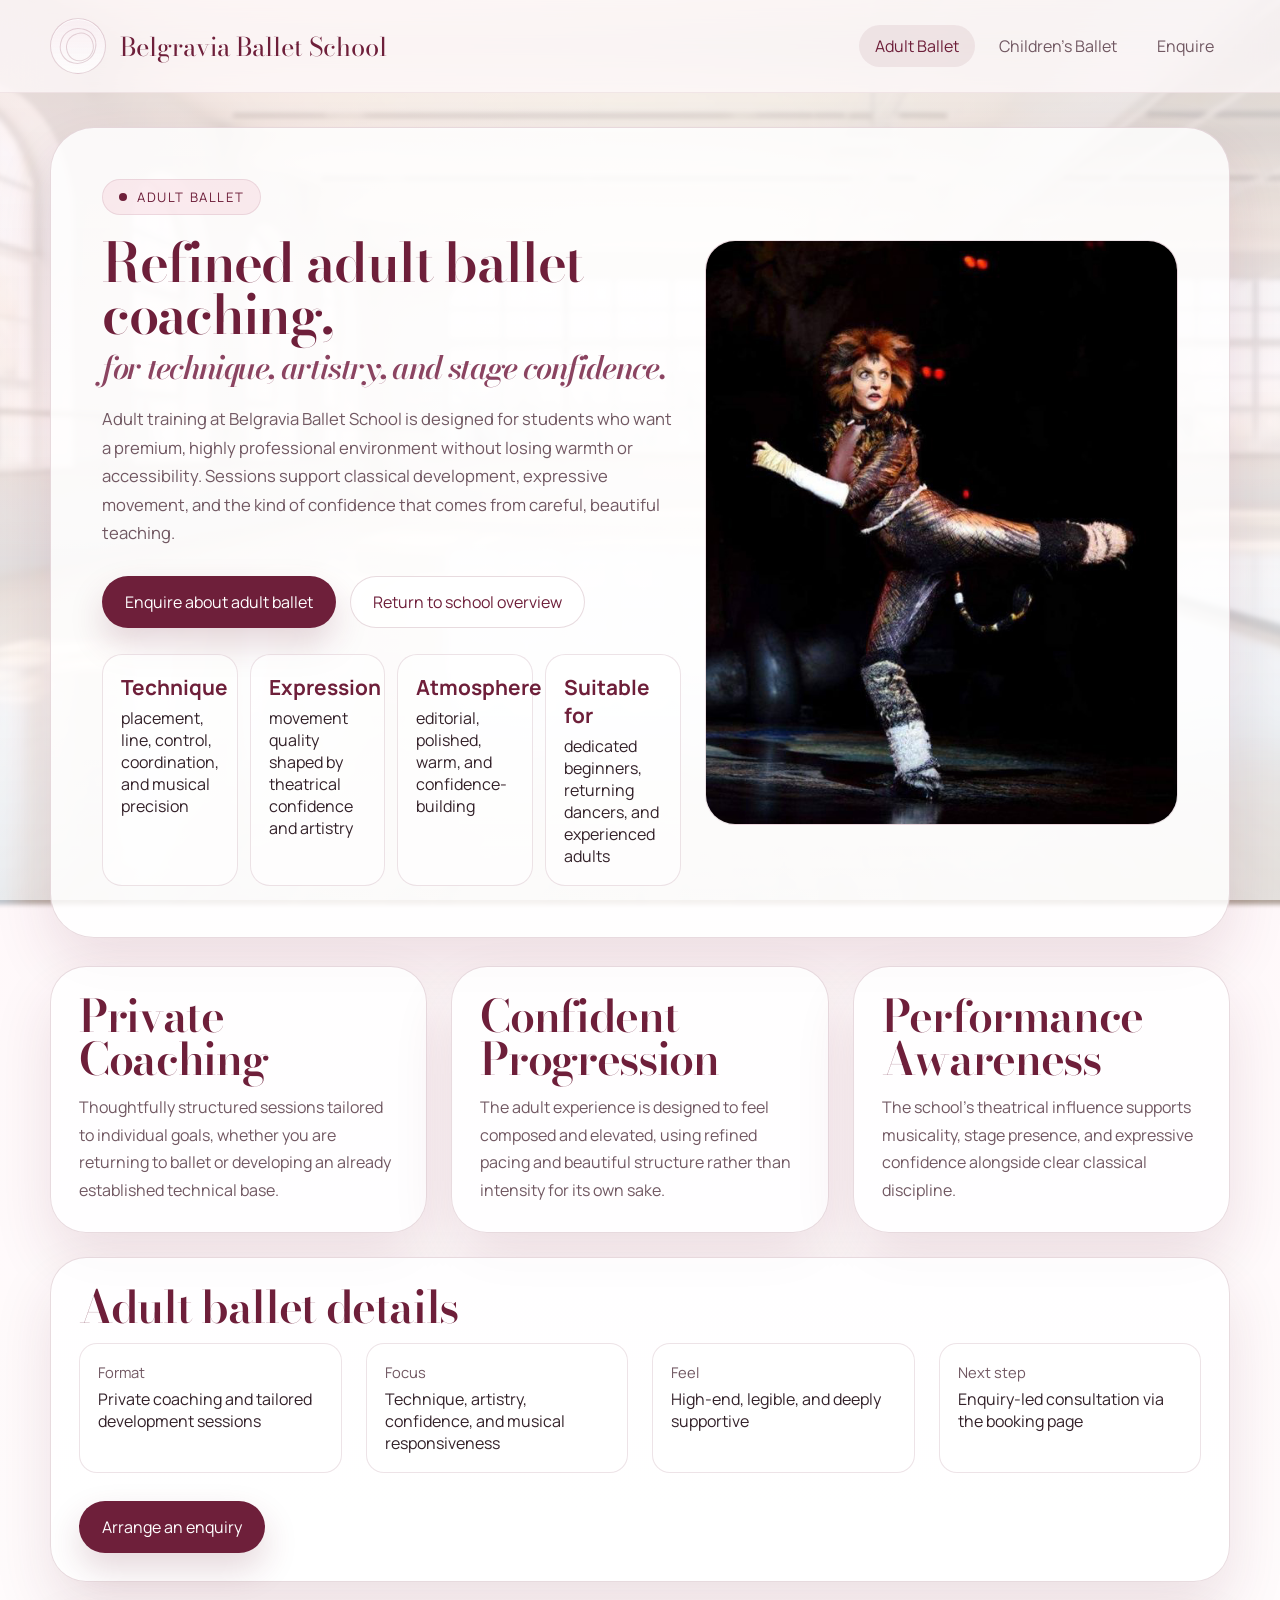
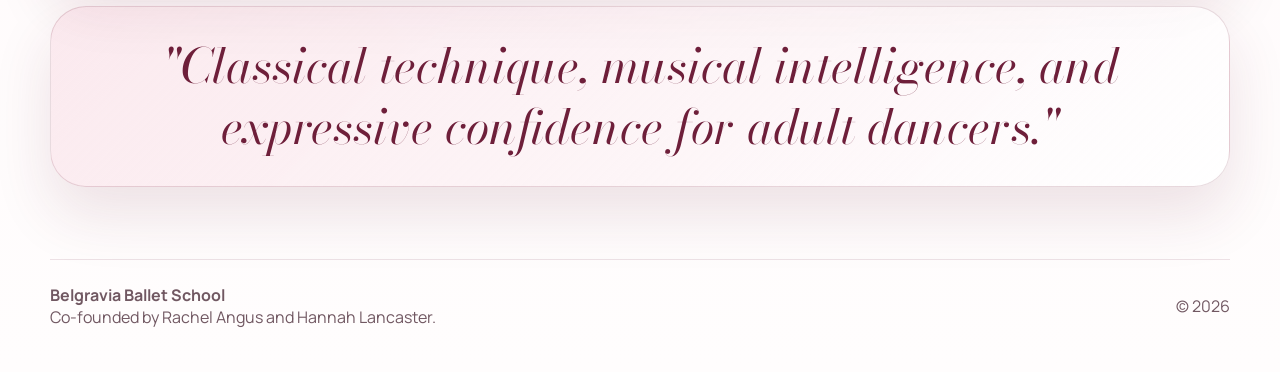
==== belgravia-dance/adult-ballet/index.html @ b794cc51 "Belgravia-Dance School website demo" ====
<!DOCTYPE html><html lang="en"> <head><meta charset="UTF-8"><meta name="viewport" content="width=device-width, initial-scale=1.0"><title>Belgravia Ballet School | Adult Ballet</title><meta name="description" content="Adult ballet lessons and performance-led coaching from Belgravia Ballet School, designed for discerning adult students seeking technique, artistry, and confidence."><link rel="preconnect" href="https://fonts.googleapis.com"><link rel="preconnect" href="https://fonts.gstatic.com" crossorigin><link href="https://fonts.googleapis.com/css2?family=Bodoni+Moda:opsz,wght@6..96,500;6..96,600;6..96,700&family=Manrope:wght@400;500;600;700&display=swap" rel="stylesheet"><link rel="stylesheet" href="/belgravia-dance/_astro/adult-ballet.BWbs27v3.css"></head> <body style="--page-background-image: url(/belgravia-dance/_astro/02.D8JSTzjw.jpg); --page-background-position: center center;"> <header class="site-header"> <div class="shell header-inner"> <a class="brand" href="/belgravia-dance/"> <span class="brand-badge" aria-hidden="true"></span> <span class="brand-copy"> <span class="brand-mark">Belgravia Ballet School</span> </span> </a> <nav class="nav" aria-label="Primary"> <a href="/belgravia-dance/adult-ballet/" aria-current="page">Adult Ballet</a><a href="/belgravia-dance/childrens-lessons/">Children&#39;s Ballet</a><a href="/belgravia-dance/book/">Enquire</a> </nav> </div> </header> <main class="shell">  <section class="hero"> <div class="hero-grid"> <div> <span class="eyebrow">Adult Ballet</span> <h1>
Refined adult ballet coaching,
<span class="accent-script">for technique, artistry, and stage confidence.</span> </h1> <p class="hero-copy">
Adult training at Belgravia Ballet School is designed for students who want a premium, highly professional
          environment without losing warmth or accessibility. Sessions support classical development, expressive
          movement, and the kind of confidence that comes from careful, beautiful teaching.
</p> <div class="hero-actions"> <a class="button primary" href="/belgravia-dance/book/?lesson=adult-ballet">Enquire about adult ballet</a> <a class="button secondary" href="/belgravia-dance/">Return to school overview</a> </div> <div class="stat-strip"> <div class="stat"> <strong>Technique</strong>
placement, line, control, coordination, and musical precision
</div> <div class="stat"> <strong>Expression</strong>
movement quality shaped by theatrical confidence and artistry
</div> <div class="stat"> <strong>Atmosphere</strong>
editorial, polished, warm, and confidence-building
</div> <div class="stat"> <strong>Suitable for</strong>
dedicated beginners, returning dancers, and experienced adults
</div> </div> </div> <div class="image-frame hero-portrait"> <img src="/belgravia-dance/_astro/Extra-Hannah.DpRoSCFN.jpg" alt="Rachel Angus performing dramatically on stage."> </div> </div> </section> <section class="stack"> <div class="feature-grid"> <article class="card"> <h3>Private Coaching</h3> <p class="muted">
Thoughtfully structured sessions tailored to individual goals, whether you are returning to ballet or
          developing an already established technical base.
</p> </article> <article class="card"> <h3>Confident Progression</h3> <p class="muted">
The adult experience is designed to feel composed and elevated, using refined pacing and beautiful structure
          rather than intensity for its own sake.
</p> </article> <article class="card"> <h3>Performance Awareness</h3> <p class="muted">
The school’s theatrical influence supports musicality, stage presence, and expressive confidence alongside
          clear classical discipline.
</p> </article> </div> <div class=""> <article class="panel"> <h2>Adult ballet details</h2> <div class="detail-grid"> <div class="detail"> <span>Format</span>
Private coaching and tailored development sessions
</div> <div class="detail"> <span>Focus</span>
Technique, artistry, confidence, and musical responsiveness
</div> <div class="detail"> <span>Feel</span>
High-end, legible, and deeply supportive
</div> <div class="detail"> <span>Next step</span>
Enquiry-led consultation via the booking page
</div> </div> <div class="button-row"> <a class="button primary" href="/belgravia-dance/book/?lesson=adult-ballet">Arrange an enquiry</a> </div> </article> </div> <div class="quote-panel"> <p>"Classical technique, musical intelligence, and expressive confidence for adult dancers."</p> </div> </section>  </main> <footer class="shell footer"> <div class="footer-panel"> <div> <strong>Belgravia Ballet School</strong><br>
Co-founded by Rachel Angus and Hannah Lancaster.
</div> <div>© 2026</div> </div> </footer> </body></html>
---- belgravia-dance/_astro/adult-ballet.BWbs27v3.css ----
:root{--rose-100: #f8eef2;--rose-200: #f3c6d3;--rose-300: #e8b7c7;--rose-400: #d99aaa;--maroon: #6e1f3a;--maroon-deep: #53162d;--ink: #332129;--muted: #715862;--line: rgba(110, 31, 58, .16);--panel: rgba(255, 255, 255, .82);--panel-strong: rgba(255, 255, 255, .92);--shadow: 0 28px 60px rgba(110, 31, 58, .12);--radius-xl: 36px;--radius-lg: 24px;--radius-md: 18px;--shell: min(1180px, calc(100% - 32px) )}*{box-sizing:border-box}html{scroll-behavior:smooth}body{margin:0;min-height:100vh;overflow-x:hidden;color:var(--ink);font-family:Manrope,sans-serif;background:radial-gradient(circle at top left,rgba(243,198,211,.72),transparent 26%),radial-gradient(circle at 88% 12%,rgba(217,154,170,.3),transparent 18%),linear-gradient(180deg,#fffdfd,#fff8fa 42%,#fffdfd)}body:before,body:after{content:"";position:fixed;inset:0;pointer-events:none}body:before{z-index:-2;background-image:var(--page-background-image);background-position:var(--page-background-position);background-repeat:no-repeat;background-size:cover;filter:blur(2px) saturate(1);transform:scale(1.01);opacity:.5}body:after{z-index:-1;background:linear-gradient(180deg,#ffffff80,#fff8fa8f 40%,#ffffffa8)}a{color:inherit;text-decoration:none}img{display:block;max-width:100%}h1,h2,h3,.brand-mark,.accent-script{font-family:Bodoni Moda,serif}h1,h2,h3{margin:0;font-weight:600;letter-spacing:-.03em;line-height:.95}p{margin:0;line-height:1.72}.shell{width:var(--shell);margin:0 auto}.site-header{position:sticky;top:0;z-index:30;padding:18px 0;backdrop-filter:blur(18px);background:#fffafbbd;border-bottom:1px solid rgba(110,31,58,.08)}.header-inner{display:flex;align-items:center;justify-content:space-between;gap:20px}.brand{display:flex;align-items:center;gap:14px}.brand-badge{width:56px;height:56px;border-radius:50%;position:relative;border:1px solid rgba(110,31,58,.18);background:linear-gradient(180deg,#f8eef2f5,#ffffffd1);box-shadow:inset 0 1px #fffc}.brand-badge:before,.brand-badge:after{content:"";position:absolute;inset:9px;border:1px solid rgba(110,31,58,.18);border-radius:50% 44% 52% 46%;transform:rotate(12deg)}.brand-badge:after{inset:14px 11px 12px 15px;transform:rotate(-18deg)}.brand-copy{display:grid;gap:2px}.brand-mark{font-size:clamp(1.55rem,2vw,2rem);color:var(--maroon)}.brand-tag{color:var(--muted);font-size:.92rem}.nav{display:flex;align-items:center;gap:8px;flex-wrap:wrap}.nav a{padding:10px 16px;border-radius:999px;color:var(--muted);transition:.18s ease}.nav a:hover,.nav a[aria-current=page]{background:#6e1f3a14;color:var(--maroon)}main{padding:34px 0 72px}.eyebrow{display:inline-flex;align-items:center;gap:10px;margin-bottom:22px;padding:8px 16px;border-radius:999px;color:var(--maroon);background:#f3c6d357;border:1px solid rgba(110,31,58,.1);font-size:.82rem;letter-spacing:.12em;text-transform:uppercase}.eyebrow:before{content:"";width:8px;height:8px;border-radius:50%;background:var(--maroon)}.hero,.panel,.card,.quote-panel{border:1px solid var(--line);background:var(--panel);box-shadow:var(--shadow)}.hero{border-radius:44px;padding:clamp(28px,4vw,54px)}.hero-grid,.split-grid,.feature-grid,.teacher-grid,.booking-grid,.detail-grid{display:grid;gap:24px}.hero-grid{grid-template-columns:minmax(0,1.1fr) minmax(320px,.9fr);align-items:center}.split-grid,.booking-grid{grid-template-columns:repeat(2,minmax(0,1fr))}.feature-grid{grid-template-columns:repeat(3,minmax(0,1fr))}.teacher-grid{grid-template-columns:repeat(2,minmax(0,1fr))}.detail-grid{grid-template-columns:repeat(4,minmax(0,1fr))}.hero h1{font-size:clamp(3.4rem,8vw,3.4rem);color:var(--maroon)}.accent-script{display:block;margin-top:12px;font-size:clamp(1.4rem,2.8vw,2rem);font-style:italic;color:#8b4461}.hero-copy,.muted{color:var(--muted)}.hero-copy{max-width:60ch;margin-top:22px;font-size:1.04rem}.hero-actions,.button-row{display:flex;gap:14px;flex-wrap:wrap;margin-top:28px}.button,button,input,select,textarea{font:inherit}.button{display:inline-flex;align-items:center;justify-content:center;padding:14px 22px;border-radius:999px;border:1px solid transparent;transition:.18s ease}.button.primary{background:var(--maroon);color:#fff;box-shadow:0 16px 34px #6e1f3a2e}.button.primary:hover{transform:translateY(-1px);background:var(--maroon-deep)}.button.secondary{color:var(--maroon);border-color:#6e1f3a29;background:#ffffffc7}.stack{display:grid;gap:24px;margin-top:28px}.panel,.card,.quote-panel{border-radius:var(--radius-xl);padding:28px}.panel h2,.card h3{font-size:clamp(2rem,4vw,2.8rem);margin-bottom:14px;color:var(--maroon)}.stat-strip{display:grid;grid-template-columns:repeat(4,minmax(0,1fr));gap:12px;margin-top:26px}.stat{padding:18px;border-radius:20px;border:1px solid rgba(110,31,58,.12);background:#ffffff8f}.stat strong,.teacher-title{display:block;color:var(--maroon)}.stat strong{font-size:1.3rem;margin-bottom:6px}.image-frame{overflow:hidden;border-radius:30px;border:1px solid rgba(110,31,58,.12);background:linear-gradient(180deg,#f3c6d33d,#ffffffa3)}.image-frame img{width:100%;height:100%;object-fit:cover}.hero-portrait{min-height:560px}.teacher-card{overflow:hidden;border-radius:var(--radius-xl);border:1px solid var(--line);background:var(--panel-strong);box-shadow:var(--shadow)}.teacher-card img{width:100%;aspect-ratio:4 / 4.5;object-fit:cover}.teacher-body{padding:24px}.teacher-body h3{color:var(--maroon);font-size:2rem;margin-bottom:10px}.teacher-title{margin-bottom:10px;font-size:.96rem;letter-spacing:.08em;text-transform:uppercase}.list{margin:18px 0 0;padding:0;list-style:none;display:grid;gap:10px}.list li{padding-top:12px;border-top:1px solid rgba(110,31,58,.12)}.list li:first-child{padding-top:0;border-top:0}.detail{padding:18px;border-radius:18px;border:1px solid rgba(110,31,58,.12);background:#ffffff94}.detail span{display:block;margin-bottom:6px;color:var(--muted);font-size:.92rem}.quote-panel{text-align:center;background:linear-gradient(135deg,#f3c6d357,#ffffffe0)}.quote-panel p{font-family:Bodoni Moda,serif;font-style:italic;font-size:clamp(1.9rem,4vw,3rem);line-height:1.28;color:var(--maroon)}.booking-note{padding:20px 22px;border-radius:22px;border:1px solid rgba(110,31,58,.12);background:#f3c6d32e}form{display:grid;gap:14px}label{display:grid;gap:8px;color:var(--muted);font-size:.95rem}input,select,textarea{width:100%;padding:14px 16px;border-radius:16px;border:1px solid rgba(110,31,58,.16);background:#ffffffe0;color:var(--ink)}textarea{min-height:150px;resize:vertical}.fine-print{font-size:.92rem;color:var(--muted)}.footer{padding-bottom:44px}.footer-panel{display:flex;align-items:center;justify-content:space-between;gap:16px;padding-top:24px;border-top:1px solid rgba(110,31,58,.12);color:var(--muted)}@media(max-width:960px){.hero-grid,.split-grid,.feature-grid,.teacher-grid,.booking-grid,.detail-grid,.stat-strip{grid-template-columns:1fr}.hero-portrait{min-height:420px}}@media(max-width:720px){.shell{width:min(100% - 20px,1180px)}.site-header{padding:14px 0}.header-inner,.footer-panel{flex-direction:column;align-items:flex-start}.hero,.panel,.card,.quote-panel{border-radius:28px;padding:22px}.hero h1{font-size:clamp(2.8rem,16vw,4.4rem)}.brand{align-items:flex-start}.brand-badge{width:48px;height:48px}}
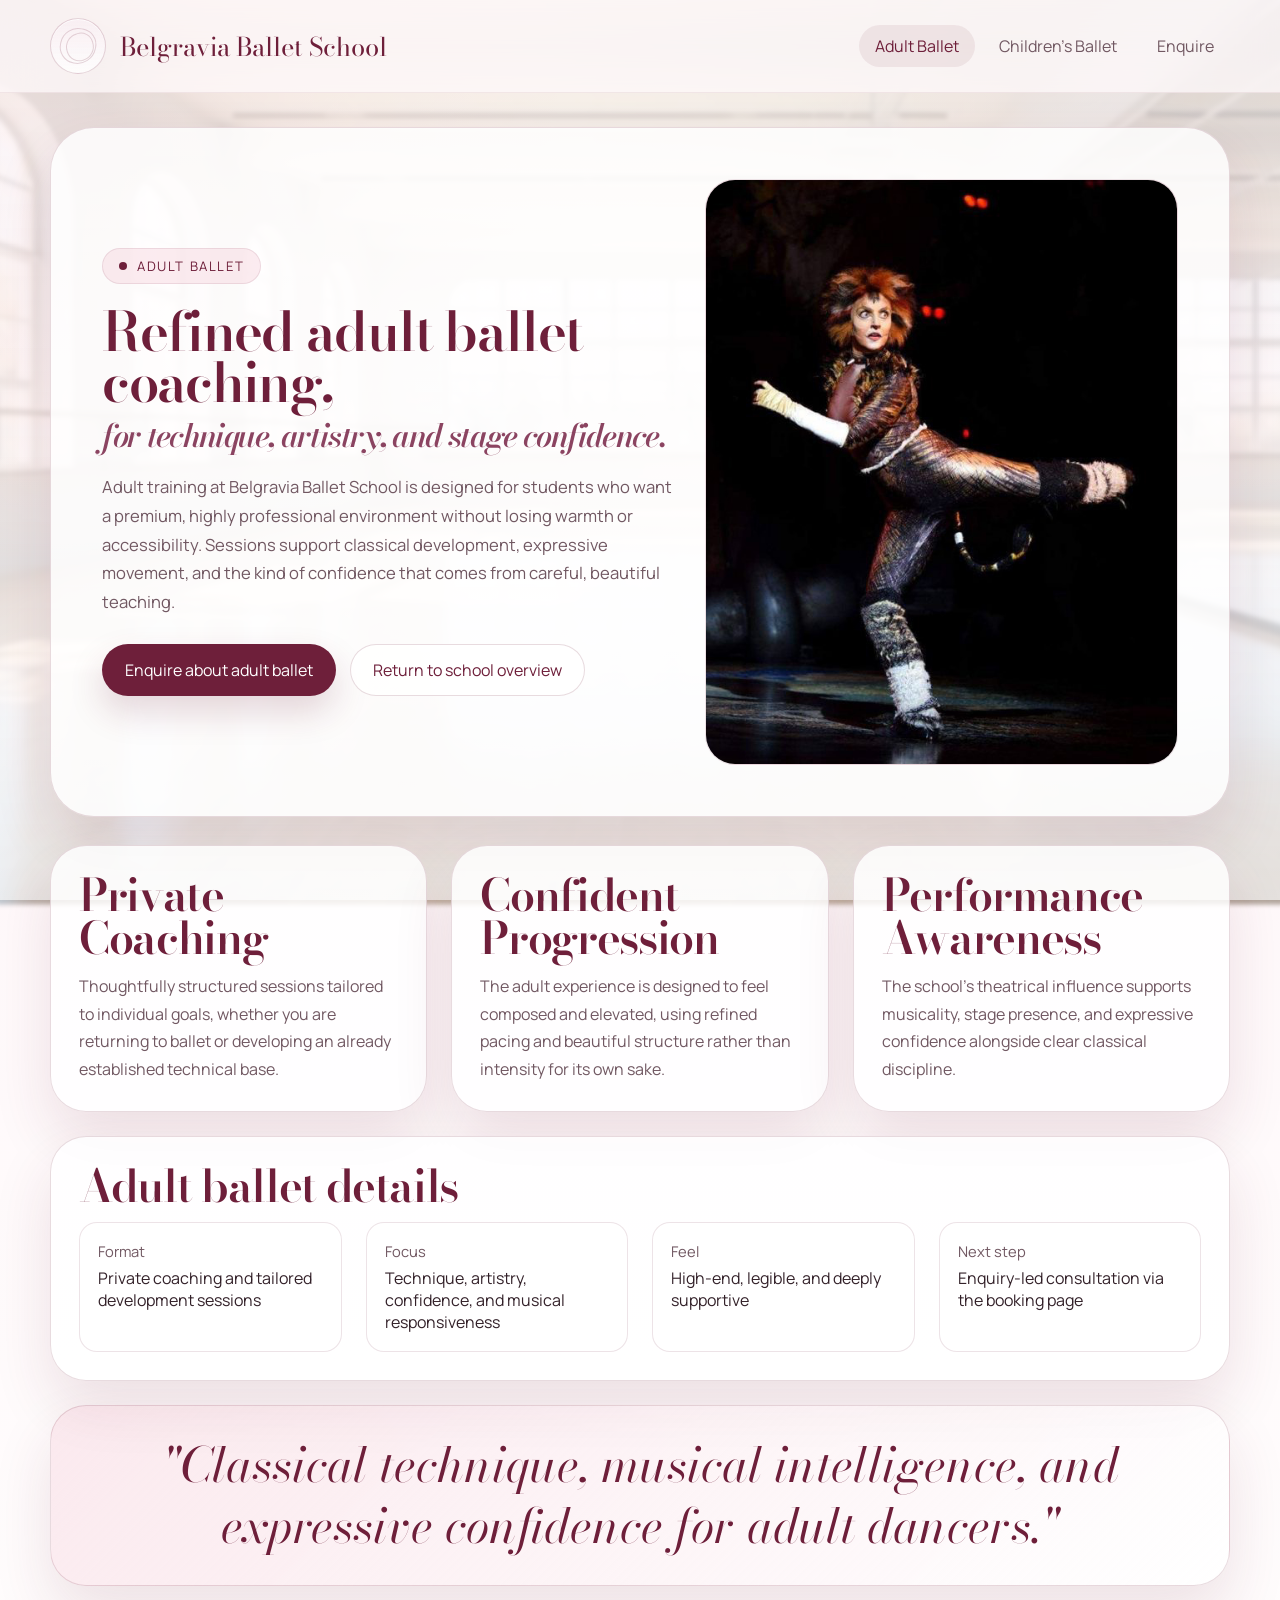
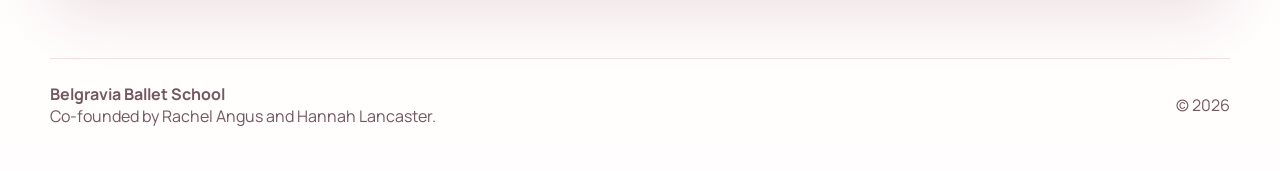
==== commit f05146ee: "Fixes" ====
--- a/belgravia-dance/adult-ballet/index.html
+++ b/belgravia-dance/adult-ballet/index.html
@@ -4,15 +4,7 @@
 Adult training at Belgravia Ballet School is designed for students who want a premium, highly professional
           environment without losing warmth or accessibility. Sessions support classical development, expressive
           movement, and the kind of confidence that comes from careful, beautiful teaching.
-</p> <div class="hero-actions"> <a class="button primary" href="/belgravia-dance/book/?lesson=adult-ballet">Enquire about adult ballet</a> <a class="button secondary" href="/belgravia-dance/">Return to school overview</a> </div> <div class="stat-strip"> <div class="stat"> <strong>Technique</strong>
-placement, line, control, coordination, and musical precision
-</div> <div class="stat"> <strong>Expression</strong>
-movement quality shaped by theatrical confidence and artistry
-</div> <div class="stat"> <strong>Atmosphere</strong>
-editorial, polished, warm, and confidence-building
-</div> <div class="stat"> <strong>Suitable for</strong>
-dedicated beginners, returning dancers, and experienced adults
-</div> </div> </div> <div class="image-frame hero-portrait"> <img src="/belgravia-dance/_astro/Extra-Hannah.DpRoSCFN.jpg" alt="Rachel Angus performing dramatically on stage."> </div> </div> </section> <section class="stack"> <div class="feature-grid"> <article class="card"> <h3>Private Coaching</h3> <p class="muted">
+</p> <div class="hero-actions"> <a class="button primary" href="/belgravia-dance/book/?lesson=adult-ballet">Enquire about adult ballet</a> <a class="button secondary" href="/belgravia-dance/">Return to school overview</a> </div> </div> <div class="image-frame hero-portrait"> <img src="/belgravia-dance/_astro/Extra-Hannah.DpRoSCFN.jpg" alt="Rachel Angus performing dramatically on stage."> </div> </div> </section> <section class="stack"> <div class="feature-grid"> <article class="card"> <h3>Private Coaching</h3> <p class="muted">
 Thoughtfully structured sessions tailored to individual goals, whether you are returning to ballet or
           developing an already established technical base.
 </p> </article> <article class="card"> <h3>Confident Progression</h3> <p class="muted">
@@ -29,6 +21,6 @@
 High-end, legible, and deeply supportive
 </div> <div class="detail"> <span>Next step</span>
 Enquiry-led consultation via the booking page
-</div> </div> <div class="button-row"> <a class="button primary" href="/belgravia-dance/book/?lesson=adult-ballet">Arrange an enquiry</a> </div> </article> </div> <div class="quote-panel"> <p>"Classical technique, musical intelligence, and expressive confidence for adult dancers."</p> </div> </section>  </main> <footer class="shell footer"> <div class="footer-panel"> <div> <strong>Belgravia Ballet School</strong><br>
+</div> </div> </article> </div> <div class="quote-panel"> <p>"Classical technique, musical intelligence, and expressive confidence for adult dancers."</p> </div> </section>  </main> <footer class="shell footer"> <div class="footer-panel"> <div> <strong>Belgravia Ballet School</strong><br>
 Co-founded by Rachel Angus and Hannah Lancaster.
 </div> <div>© 2026</div> </div> </footer> </body></html>
